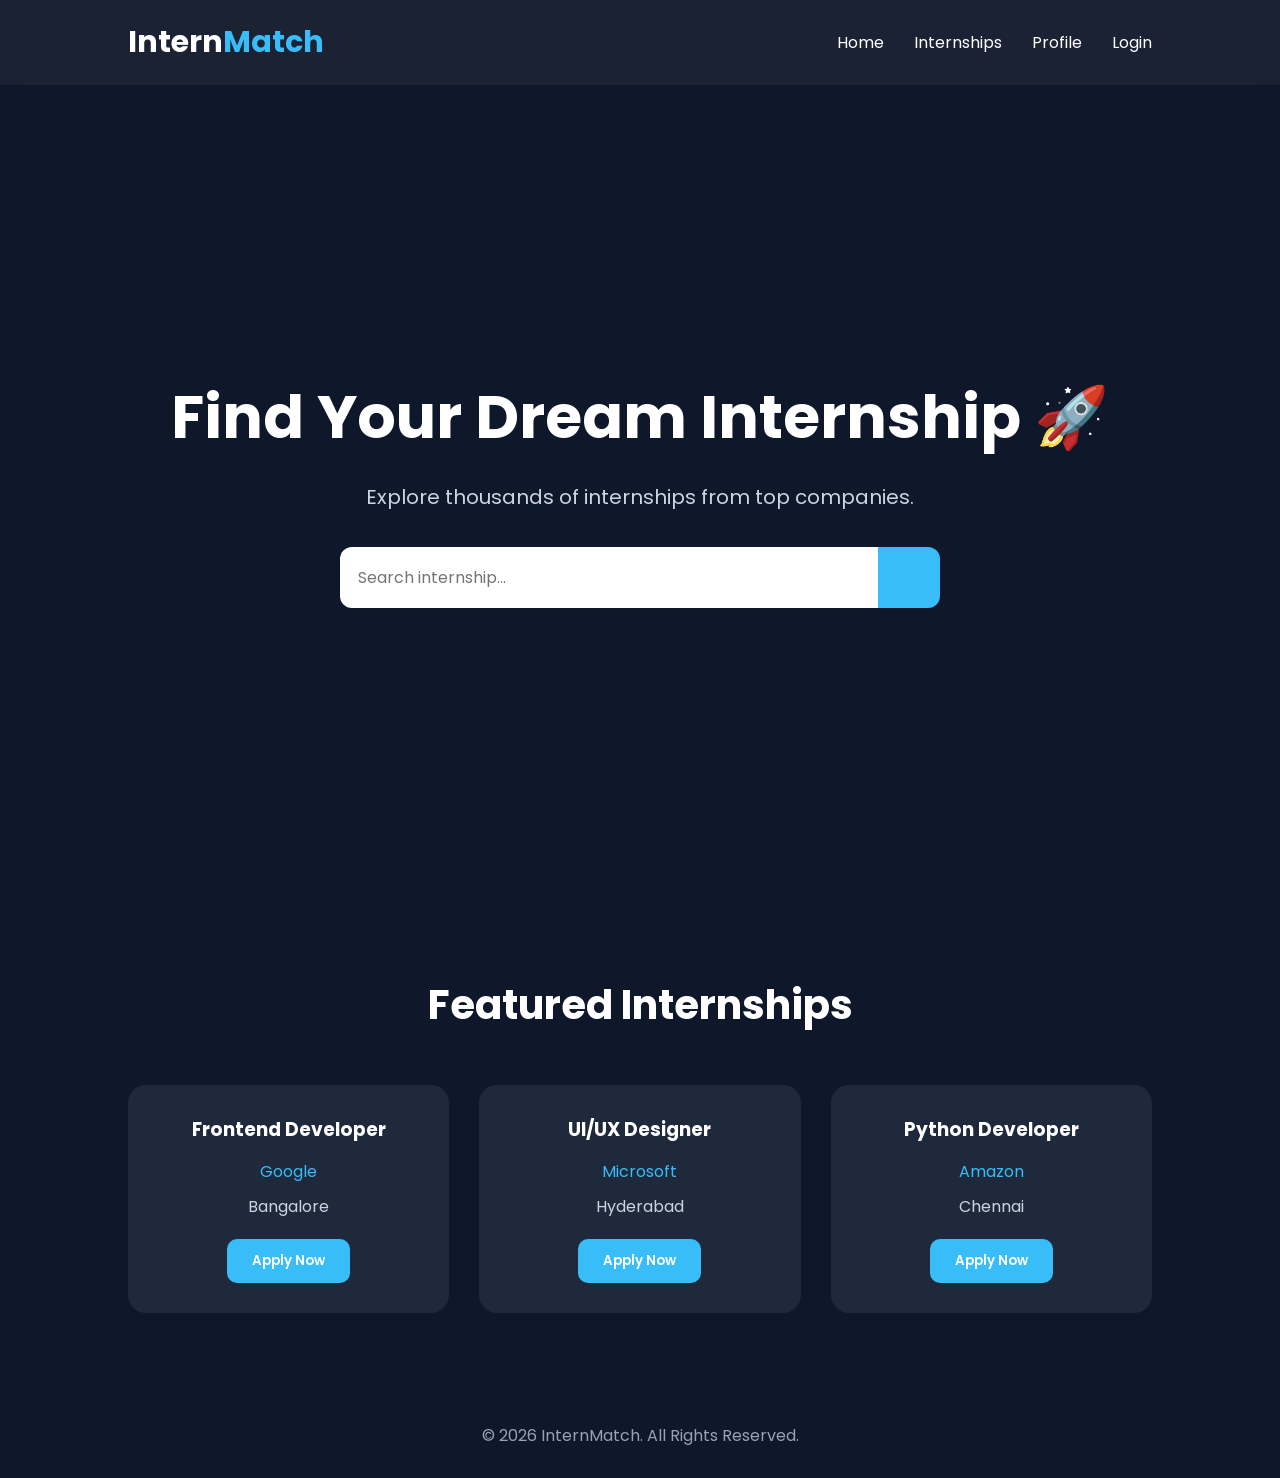
==== frontend/index.html @ 2f0f1dda "refactor: organize project structure" ====
<!DOCTYPE html>
<html lang="en">
<head>
    <meta charset="UTF-8">
    <meta name="viewport" content="width=device-width, initial-scale=1.0">
    <title>InternMatch</title>

    <link rel="stylesheet" href="css/style.css">

    <link rel="preconnect" href="https://fonts.googleapis.com">
    <link rel="preconnect" href="https://fonts.gstatic.com" crossorigin>
    <link href="https://fonts.googleapis.com/css2?family=Poppins:wght@300;400;500;600;700&display=swap" rel="stylesheet">

    <link rel="stylesheet"
    href="https://cdnjs.cloudflare.com/ajax/libs/font-awesome/6.6.0/css/all.min.css">
</head>

<body>

<!-- ================= NAVBAR ================= -->

<nav>

    <a href="index.html" class="logo">
        Intern<span>Match</span>
    </a>

   <ul>
    <li><a href="index.html">Home</a></li>
    <li><a href="internships.html">Internships</a></li>
    <li><a href="profile.html">Profile</a></li>
    <li><a href="login.html" id="loginLink">Login</a></li>
</ul>

</nav>

<!-- ================= HERO ================= -->

<section class="hero">

    <div class="hero-content">

        <h1>
            Find Your Dream Internship 🚀
        </h1>

        <p>
            Explore thousands of internships from top companies.
        </p>

        <div class="search-box">

            <input
            type="text"
            id="homeSearchInput"
            placeholder="Search internship...">

            <button id="homeSearchBtn>

                <i class="fa-solid fa-magnifying-glass"></i>

            </button>

        </div>

    </div>

</section>

<!-- ================= FEATURED INTERNSHIPS ================= -->

<section class="internships">

    <h2>Featured Internships</h2>

    <div class="internship-container">

        <div class="internship-card">

            <h3>Frontend Developer</h3>

            <p>Google</p>

            <span>Bangalore</span>

            <button>Apply Now</button>

        </div>

        <div class="internship-card">

            <h3>UI/UX Designer</h3>

            <p>Microsoft</p>

            <span>Hyderabad</span>

            <button>Apply Now</button>

        </div>

        <div class="internship-card">

            <h3>Python Developer</h3>

            <p>Amazon</p>

            <span>Chennai</span>

            <button>Apply Now</button>

        </div>

    </div>

</section>
<!-- ================= FOOTER ================= -->

<footer>

    <p>

        © 2026 InternMatch. All Rights Reserved.

    </p>

</footer>
<script src="js/app.js"></script>
<script src="js/home.js"></script>
</body>
</html>
---- frontend/css/style.css ----
*{
    margin:0;
    padding:0;
    box-sizing:border-box;
    font-family:'Poppins',sans-serif;
}

body{
    background:#0f172a;
    color:#fff;
}

/* Navbar */

nav{
    display:flex;
    justify-content:space-between;
    align-items:center;
    padding:20px 10%;
    background:rgba(255,255,255,0.05);
    backdrop-filter:blur(10px);
    position:sticky;
    top:0;
}

.logo{
    font-size:30px;
    font-weight:700;
    color:white;
    text-decoration:none;
}

.logo span{
    color:#38bdf8;
}

.logo span{
    color:#38bdf8;
}

nav ul{
    display:flex;
    list-style:none;
    gap:30px;
}

nav ul li a{
    color:white;
    text-decoration:none;
    transition:.3s;
}

nav ul li a:hover{
    color:#38bdf8;
}

/* Hero */

.hero{
    min-height:90vh;
    display:flex;
    justify-content:center;
    align-items:center;
    text-align:center;
    padding:40px;
}

.hero-content h1{
    font-size:60px;
    margin-bottom:20px;
}

.hero-content p{
    font-size:20px;
    color:#cbd5e1;
    margin-bottom:35px;
}

/* Search */

.search-box{
    display:flex;
    justify-content:center;
    max-width:600px;
    margin:auto;
}

.search-box input{
    width:100%;
    padding:18px;
    border:none;
    outline:none;
    border-radius:12px 0 0 12px;
    font-size:16px;
}

.search-box button{
    width:70px;
    border:none;
    background:#38bdf8;
    color:white;
    border-radius:0 12px 12px 0;
    cursor:pointer;
    font-size:20px;
}

/* Featured Internships */

.internships{
    padding:80px 10%;
}

.internships h2{
    text-align:center;
    font-size:40px;
    margin-bottom:50px;
}

.internship-container{
    display:grid;
    grid-template-columns:repeat(auto-fit,minmax(280px,1fr));
    gap:30px;
}

.internship-card{
    background:#1e293b;
    padding:30px;
    border-radius:18px;
    transition:.3s;
    text-align:center;
}

.internship-card:hover{
    transform:translateY(-10px);
    box-shadow:0 15px 30px rgba(56,189,248,.25);
}

.internship-card h3{
    margin-bottom:15px;
}

.internship-card p{
    color:#38bdf8;
    margin-bottom:10px;
}

.internship-card span{
    display:block;
    margin-bottom:20px;
    color:#cbd5e1;
}

.internship-card button{
    padding:12px 25px;
    border:none;
    border-radius:10px;
    background:#38bdf8;
    color:white;
    cursor:pointer;
    font-weight:600;
    transition:.3s;
}

.internship-card button:hover{
    background:#0ea5e9;
}
/* Footer */

footer{
    text-align:center;
    padding:30px;
    color:#94a3b8;
}

/* Responsive */

@media(max-width:768px){

nav{
    flex-direction:column;
    gap:20px;
}

nav ul{
    flex-direction:column;
    text-align:center;
}

.hero-content h1{
    font-size:40px;
}

.hero-content p{
    font-size:16px;
}

.search-box{
    flex-direction:column;
}

.search-box input{
    border-radius:12px;
    margin-bottom:10px;
}

.search-box button{
    width:100%;
    border-radius:12px;
    padding:15px;
}

}
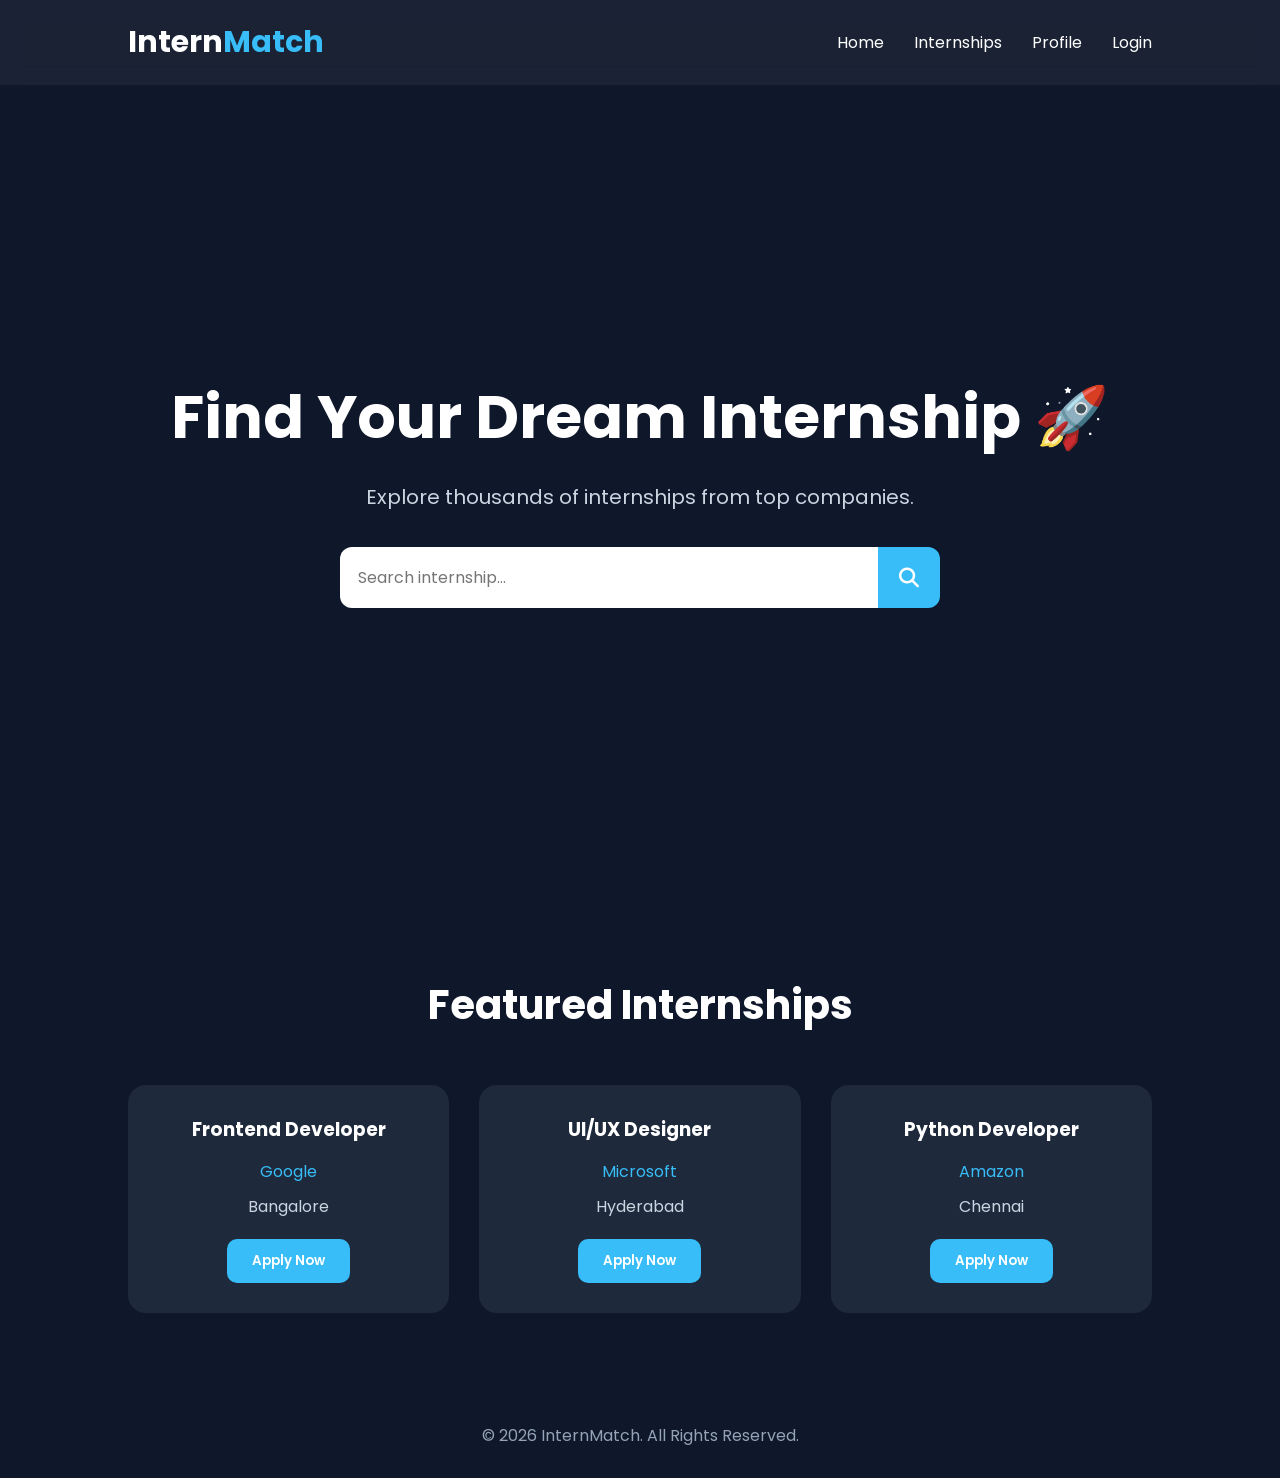
==== commit ba1c73fd: "fix: repair homepage internship search button" ====
--- a/frontend/index.html
+++ b/frontend/index.html
@@ -55,10 +55,8 @@
             id="homeSearchInput"
             placeholder="Search internship...">
 
-            <button id="homeSearchBtn>
-
+            <button id="homeSearchBtn">
                 <i class="fa-solid fa-magnifying-glass"></i>
-
             </button>
 
         </div>
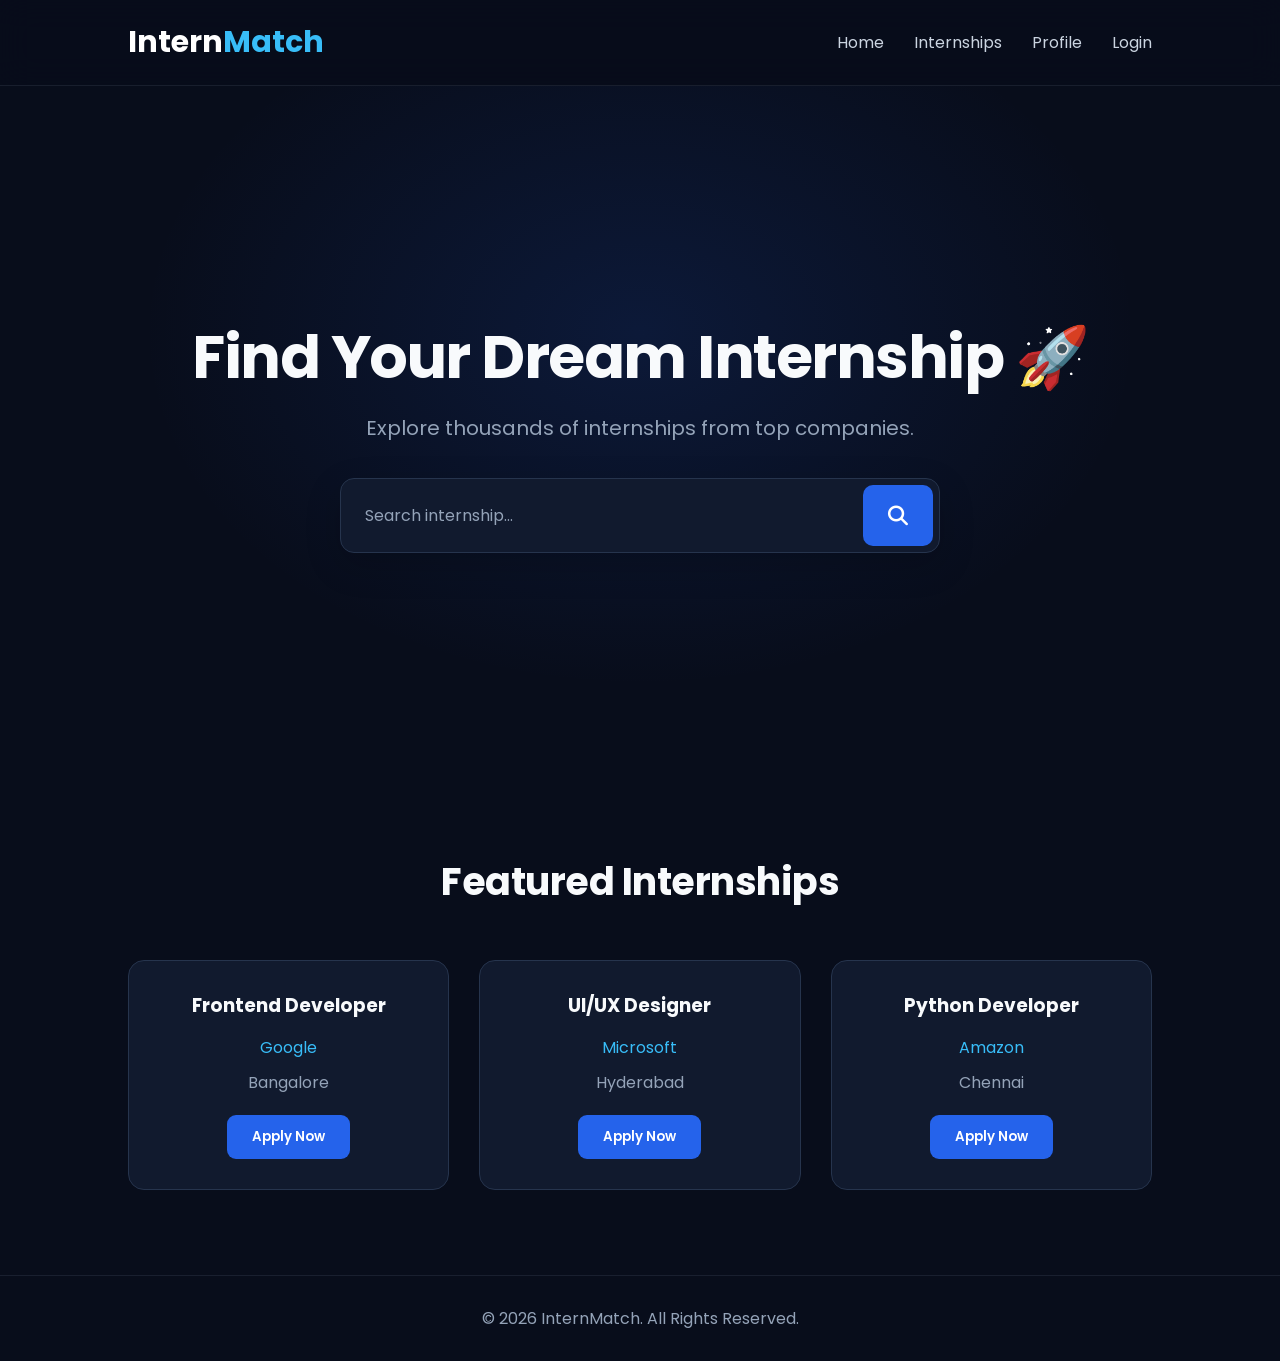
==== commit 5aa5c58a: "feat: update frontend styles and API configuration" ====
--- a/frontend/index.html
+++ b/frontend/index.html
@@ -15,7 +15,7 @@
     href="https://cdnjs.cloudflare.com/ajax/libs/font-awesome/6.6.0/css/all.min.css">
 </head>
 
-<body>
+<body class="home-page">
 
 <!-- ================= NAVBAR ================= -->
 
--- a/frontend/css/style.css
+++ b/frontend/css/style.css
@@ -12,16 +12,23 @@
 
 /* Navbar */
 
-nav{
-    display:flex;
-    justify-content:space-between;
-    align-items:center;
-    padding:20px 10%;
-    background:rgba(255,255,255,0.05);
-    backdrop-filter:blur(10px);
-    position:sticky;
-    top:0;
-}
+
+    
+nav {
+    display: flex;
+    justify-content: space-between;
+    align-items: center;
+    padding: 20px 10%;
+    background: rgba(8, 13, 27, 0.96);
+    backdrop-filter: blur(16px);
+    -webkit-backdrop-filter: blur(16px);
+    position: sticky;
+    top: 0;
+    z-index: 1000;
+    width: 100%;
+}
+
+
 
 .logo{
     font-size:30px;
@@ -209,4 +216,210 @@
     padding:15px;
 }
 
-}+}
+
+
+/* ==========================================
+   INTERNMATCH HOMEPAGE — PREMIUM DARK THEME
+   Scoped to home-page only
+========================================== */
+
+.home-page {
+    background: #080d1b;
+    color: #f8fafc;
+    min-height: 100vh;
+}
+
+/* Navbar */
+.home-page nav {
+    background: rgba(8, 13, 27, 0.92);
+    border-bottom: 1px solid rgba(148, 163, 184, 0.12);
+    backdrop-filter: blur(16px);
+    -webkit-backdrop-filter: blur(16px);
+    z-index: 100;
+}
+
+.home-page nav ul li a {
+    color: #cbd5e1;
+    transition: color 0.25s ease;
+}
+
+.home-page nav ul li a:hover,
+.home-page nav ul li a:focus-visible {
+    color: #38bdf8;
+}
+
+/* Hero */
+.home-page .hero {
+    position: relative;
+    min-height: 78vh;
+    overflow: hidden;
+    background:
+        radial-gradient(
+            ellipse at 50% 35%,
+            rgba(37, 99, 235, 0.14),
+            transparent 55%
+        ),
+        #080d1b;
+}
+
+.home-page .hero-content {
+    width: 100%;
+    max-width: 900px;
+    position: relative;
+    z-index: 1;
+}
+
+.home-page .hero-content h1 {
+    color: #f8fafc;
+    font-weight: 700;
+    line-height: 1.2;
+    letter-spacing: -1.5px;
+}
+
+.home-page .hero-content p {
+    color: #94a3b8;
+}
+
+/* Search */
+.home-page .search-box {
+    width: 100%;
+    padding: 6px;
+    gap: 8px;
+    border: 1px solid #26344d;
+    border-radius: 14px;
+    background: #111a2e;
+    box-shadow: 0 12px 35px rgba(0, 0, 0, 0.18);
+}
+
+.home-page .search-box:focus-within {
+    border-color: #38bdf8;
+    box-shadow: 0 0 0 3px rgba(56, 189, 248, 0.1);
+}
+
+.home-page .search-box input {
+    min-width: 0;
+    background: transparent;
+    color: #f8fafc;
+}
+
+.home-page .search-box input::placeholder {
+    color: #94a3b8;
+}
+
+.home-page .search-box button {
+    flex-shrink: 0;
+    min-height: 52px;
+    border-radius: 10px;
+    background: #2563eb;
+    color: #ffffff;
+    transition: background 0.2s ease;
+}
+
+.home-page .search-box button:hover {
+    background: #1d4ed8;
+}
+
+/* Featured internships */
+.home-page .internships {
+    background: #080d1b;
+    padding-top: 65px;
+    padding-bottom: 85px;
+}
+
+.home-page .internships h2 {
+    color: #f8fafc;
+    font-size: clamp(28px, 4vw, 38px);
+    letter-spacing: -0.5px;
+}
+
+.home-page .internship-container {
+    align-items: stretch;
+}
+
+.home-page .internship-card {
+    display: flex;
+    flex-direction: column;
+    align-items: center;
+    background: #111a2e;
+    border: 1px solid #26344d;
+    border-radius: 16px;
+    box-shadow: none;
+    transition:
+        transform 0.25s ease,
+        border-color 0.25s ease,
+        background 0.25s ease;
+}
+
+.home-page .internship-card:hover {
+    transform: translateY(-4px);
+    background: #151f35;
+    border-color: rgba(56, 189, 248, 0.4);
+    box-shadow: 0 12px 28px rgba(0, 0, 0, 0.18);
+}
+
+.home-page .internship-card h3 {
+    color: #f8fafc;
+}
+
+.home-page .internship-card p {
+    color: #38bdf8;
+}
+
+.home-page .internship-card span {
+    color: #94a3b8;
+}
+
+.home-page .internship-card button {
+    margin-top: auto;
+    background: #2563eb;
+    color: #ffffff;
+    border-radius: 9px;
+}
+
+.home-page .internship-card button:hover {
+    background: #1d4ed8;
+}
+
+/* Footer */
+.home-page footer {
+    background: #080d1b;
+    border-top: 1px solid rgba(148, 163, 184, 0.12);
+    color: #94a3b8;
+}
+
+/* Mobile */
+@media (max-width: 768px) {
+    .home-page .hero {
+        min-height: 65vh;
+        padding: 45px 6%;
+    }
+
+    .home-page .hero-content h1 {
+        font-size: clamp(30px, 7vw, 40px);
+        letter-spacing: -0.5px;
+    }
+
+    .home-page .search-box {
+        flex-direction: column;
+    }
+
+    .home-page .search-box input {
+        width: 100%;
+        border-radius: 10px;
+        margin-bottom: 0;
+    }
+
+    .home-page .search-box button {echat
+        width: 100%;
+        border-radius: 10px;
+    }
+
+    .home-page .internships {
+        padding: 50px 6%;
+    }
+
+    .home-page .internships h2 {
+        margin-bottom: 30px;
+    }
+}
